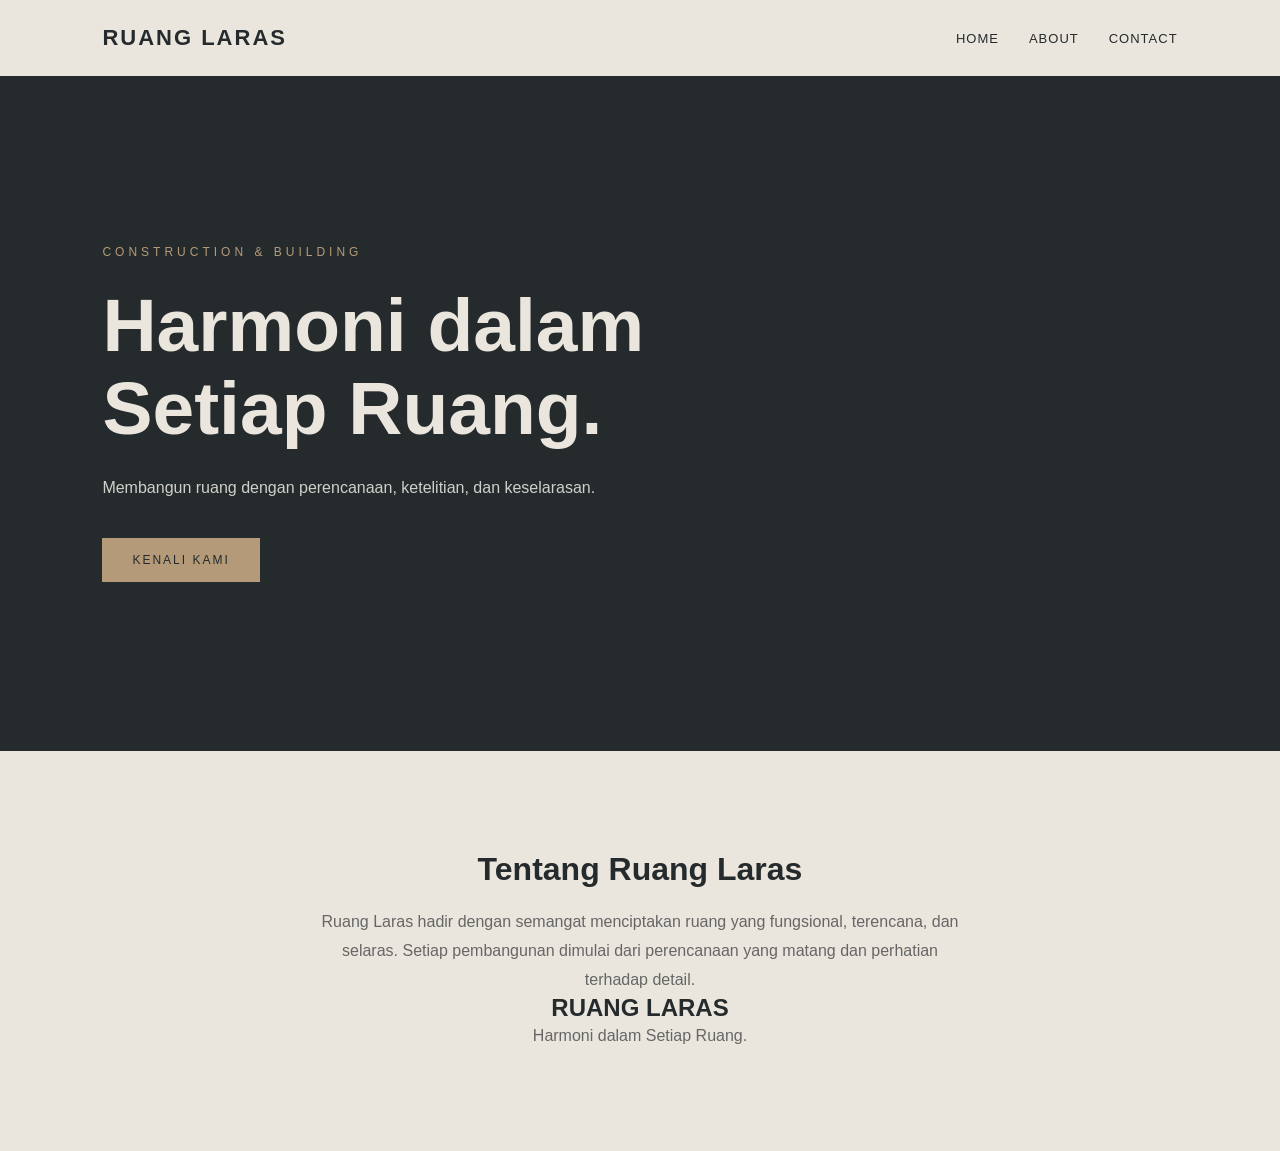
==== index.html @ ee42db8b "Update index.html" ====
<!DOCTYPE html>
<html lang="id">
<head>
    <meta charset="UTF-8">
    <meta name="viewport" content="width=device-width, initial-scale=1.0">
    <title>Ruang Laras | Construction</title>

    <link rel="stylesheet" href="style.css">
</head>
    
<body>
    <nav class="navbar">
        <div class="logo">RUANG LARAS</div>

        <ul class="nav-links">
            <li><a href="#home">HOME</a></li>
            <li><a href="#about">ABOUT</a></li>
            <li><a href="#contact">CONTACT</a></li>
        </ul>
    </nav>

    <section class="hero" id="home">
        <div class="hero-content">

            <div class="hero-label">
                CONSTRUCTION & BUILDING
            </div>

            <h1>Harmoni dalam Setiap Ruang.</h1>
            <p>
                Membangun ruang dengan perencanaan, ketelitian, dan keselarasan.
            </p>
            
            <a href="#about" class="hero-button">
                KENALI KAMI
            </a>

        </div>
    </section>

    <section class="about" id="about">
        <h2>Tentang Ruang Laras</h2>

        <p>
            Ruang Laras hadir dengan semangat menciptakan ruang yang fungsional, terencana, dan selaras.
            Setiap pembangunan dimulai dari perencanaan yang matang dan perhatian terhadap detail.
        </p>

        
    <h1>RUANG LARAS</h1>
    <p>Harmoni dalam Setiap Ruang.</p>

</body>
</html>
---- style.css ----
/* =========================
   RUANG LARAS - STYLE
========================= */

* {
    margin: 0;
    padding: 0;
    box-sizing: border-box;
}

body {
    font-family: Arial, sans-serif;
    background-color: #EAE6DE;
    color: #252B2D;
}

/* NAVIGATION */

.navbar {
    display: flex;
    justify-content: space-between;
    align-items: center;
    padding: 25px 8%;
    background-color: #EAE6DE;
}

.logo {
    font-size: 22px;
    font-weight: bold;
    letter-spacing: 2px;
}

.nav-links {
    display: flex;
    gap: 30px;
    list-style: none;
}

.nav-links a {
    text-decoration: none;
    color: #252B2D;
    font-size: 13px;
    letter-spacing: 1px;
}

/* HERO SECTION */

.hero {
    min-height: 75vh;
    display: flex;
    align-items: center;
    padding: 80px 8%;
    background-color: #252B2D;
    color: #EAE6DE;
}

.hero-content {
    max-width: 650px;
}

.hero-label {
    color: #B49A78;
    letter-spacing: 4px;
    font-size: 12px;
    margin-bottom: 25px;
}

.hero h1 {
    font-size: clamp(40px, 7vw, 75px);
    line-height: 1.1;
    margin-bottom: 25px;
}

.hero p {
    color: #D0D0CA;
    font-size: 16px;
    line-height: 1.8;
    max-width: 500px;
}

/* BUTTON */

.hero-button {
    display: inline-block;
    margin-top: 35px;
    padding: 15px 30px;
    background-color: #B49A78;
    color: #252B2D;
    text-decoration: none;
    font-size: 12px;
    letter-spacing: 2px;
    transition: 0.3s;
}

.hero-button:hover {
    background-color: #EAE6DE;
}

/* ABOUT SECTION */

.about {
    padding: 100px 8%;
    text-align: center;
}

.about h2 {
    font-size: 32px;
    margin-bottom: 20px;
}

.about p {
    max-width: 650px;
    margin: auto;
    line-height: 1.8;
    color: #666;
}

/* FOOTER */

footer {
    padding: 25px;
    text-align: center;
    background-color: #252B2D;
    color: #EAE6DE;
    font-size: 12px;
}

/* MOBILE */

@media (max-width: 600px) {
    .navbar {
        padding: 20px 6%;
    }

    .nav-links {
        gap: 12px;
    }

    .nav-links a {
        font-size: 10px;
    }

    .hero {
        padding: 70px 7%;
        min-height: 65vh;
    }

    .about {
        padding: 70px 7%;
    }
}
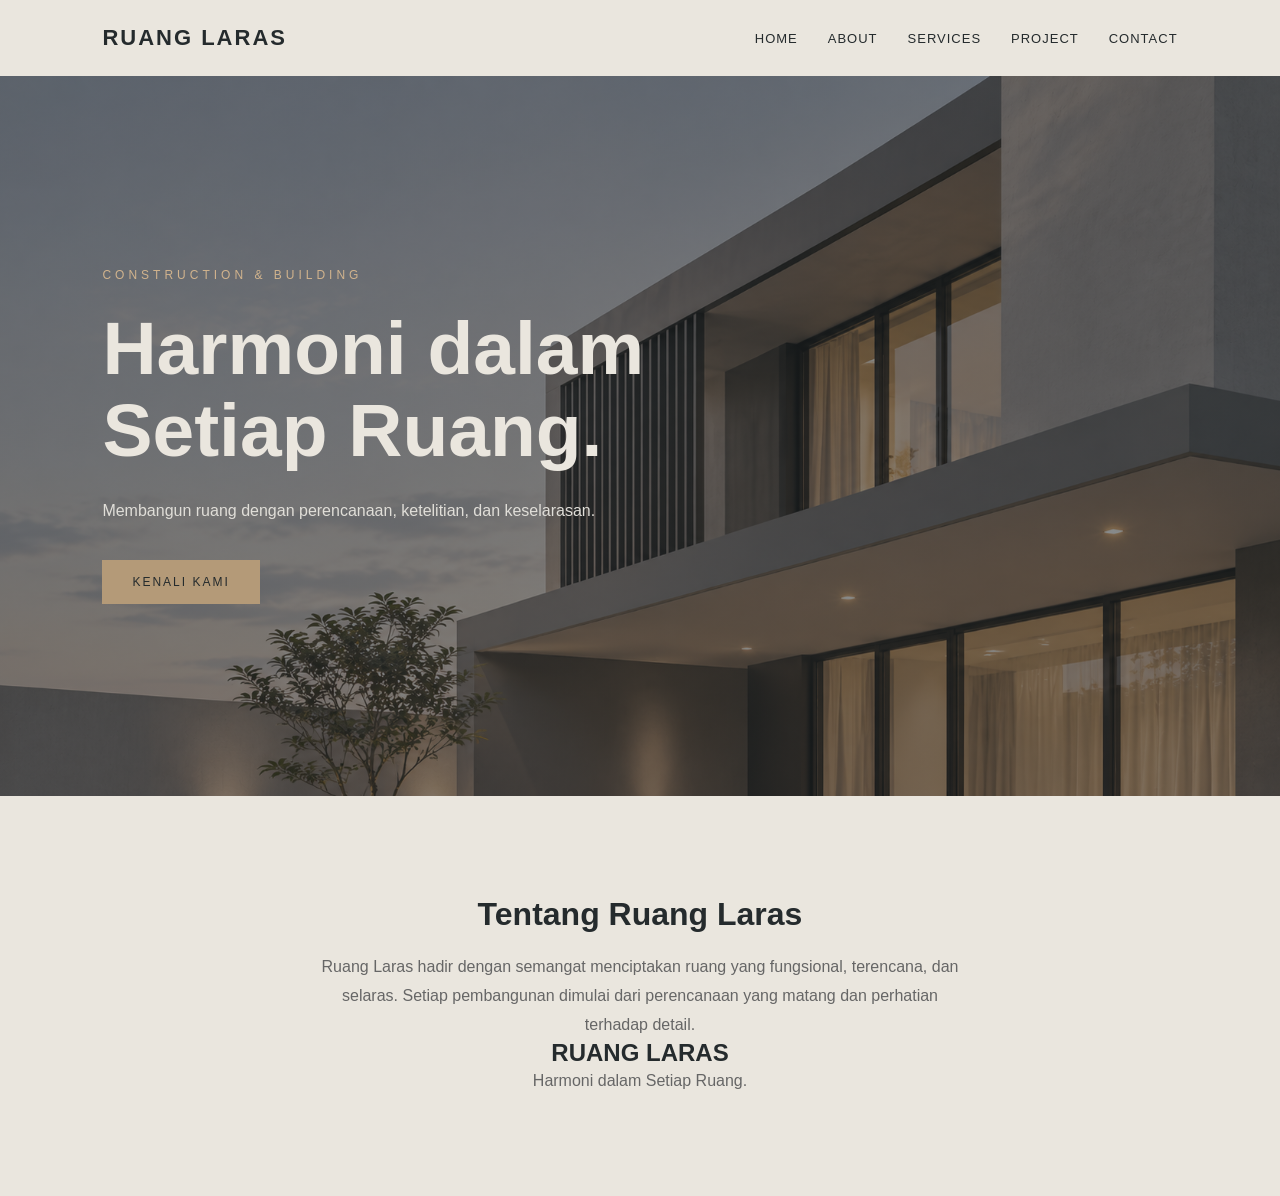
==== commit 66b1a4d0: "Update index.html" ====
--- a/index.html
+++ b/index.html
@@ -4,51 +4,40 @@
     <meta charset="UTF-8">
     <meta name="viewport" content="width=device-width, initial-scale=1.0">
     <title>Ruang Laras | Construction</title>
-
     <link rel="stylesheet" href="style.css">
-</head>
-    
+</head>   
 <body>
     <nav class="navbar">
         <div class="logo">RUANG LARAS</div>
-
         <ul class="nav-links">
             <li><a href="#home">HOME</a></li>
             <li><a href="#about">ABOUT</a></li>
+            <li><a href="#services">SERVICES</a>
+            <li><a href="#projects">PROJECT</a>
             <li><a href="#contact">CONTACT</a></li>
         </ul>
     </nav>
-
     <section class="hero" id="home">
         <div class="hero-content">
-
             <div class="hero-label">
                 CONSTRUCTION & BUILDING
             </div>
-
             <h1>Harmoni dalam Setiap Ruang.</h1>
             <p>
                 Membangun ruang dengan perencanaan, ketelitian, dan keselarasan.
-            </p>
-            
+            </p> 
             <a href="#about" class="hero-button">
                 KENALI KAMI
             </a>
-
         </div>
     </section>
-
     <section class="about" id="about">
         <h2>Tentang Ruang Laras</h2>
-
         <p>
             Ruang Laras hadir dengan semangat menciptakan ruang yang fungsional, terencana, dan selaras.
             Setiap pembangunan dimulai dari perencanaan yang matang dan perhatian terhadap detail.
         </p>
-
-        
     <h1>RUANG LARAS</h1>
     <p>Harmoni dalam Setiap Ruang.</p>
-
 </body>
 </html>
--- a/style.css
+++ b/style.css
@@ -47,16 +47,27 @@
 /* HERO SECTION */
 
 .hero {
-    min-height: 75vh;
+    min-height: 80vh;
     display: flex;
     align-items: center;
+    position: 80px 8%;
     padding: 80px 8%;
-    background-color: #252B2D;
-    color: #EAE6DE;
+    background-image:
+      linear-gradient(
+         rgba(37, 43, 45, 0.55),
+         rgba(37, 43, 45, 0.55)
+      ),
+      url("Rumah Modern di Senja Pastel.png");
+   background-size: cover;
+   background-position: center;
+   background-repeat: no-repeat;
+   color: #EAE6DE;
 }
 
 .hero-content {
-    max-width: 650px;
+   max-width: 650px;
+   position: relative;
+   z-index: 1;
 }
 
 .hero-label {
@@ -66,6 +77,13 @@
     margin-bottom: 25px;
 }
 
+.hero-label {
+   color: #D1B38D;
+   letter-spacing: 4px;
+   font-size: 12px;
+   margin-bottom: 25px;
+}
+
 .hero h1 {
     font-size: clamp(40px, 7vw, 75px);
     line-height: 1.1;
@@ -73,7 +91,7 @@
 }
 
 .hero p {
-    color: #D0D0CA;
+    color: #E0DED8;
     font-size: 16px;
     line-height: 1.8;
     max-width: 500px;
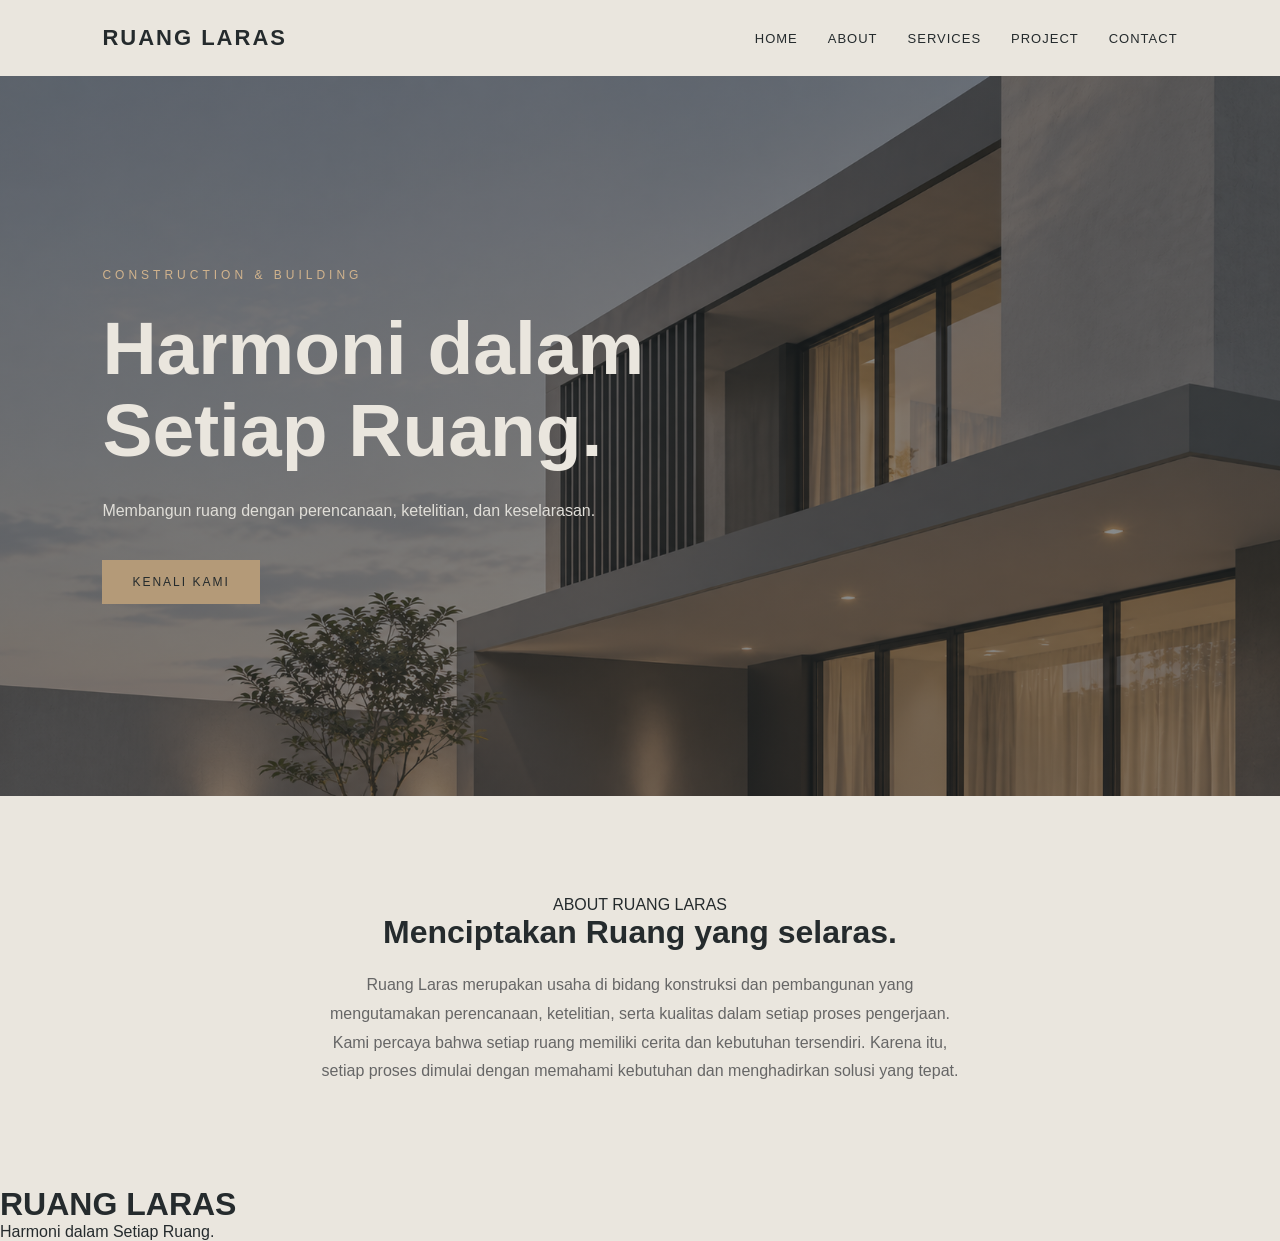
==== commit 933d1345: "Update index.html" ====
--- a/index.html
+++ b/index.html
@@ -12,8 +12,8 @@
         <ul class="nav-links">
             <li><a href="#home">HOME</a></li>
             <li><a href="#about">ABOUT</a></li>
-            <li><a href="#services">SERVICES</a>
-            <li><a href="#projects">PROJECT</a>
+            <li><a href="#services">SERVICES</a></li>
+            <li><a href="#projects">PROJECT</a></li>
             <li><a href="#contact">CONTACT</a></li>
         </ul>
     </nav>
@@ -32,11 +32,17 @@
         </div>
     </section>
     <section class="about" id="about">
-        <h2>Tentang Ruang Laras</h2>
-        <p>
-            Ruang Laras hadir dengan semangat menciptakan ruang yang fungsional, terencana, dan selaras.
-            Setiap pembangunan dimulai dari perencanaan yang matang dan perhatian terhadap detail.
-        </p>
+        <div class="about-contect">
+            <div class="section-label">ABOUT RUANG LARAS</div>
+            <h2>Menciptakan Ruang yang selaras.</h2>
+            <p>
+                Ruang Laras merupakan usaha di bidang konstruksi dan pembangunan yang mengutamakan perencanaan, ketelitian, serta kualitas dalam setiap proses pengerjaan.
+            </p>
+            <p>
+                Kami percaya bahwa setiap ruang memiliki cerita dan kebutuhan tersendiri. Karena itu, setiap proses dimulai dengan memahami kebutuhan dan menghadirkan solusi yang tepat.
+            </p>
+        </div>
+    </section>
     <h1>RUANG LARAS</h1>
     <p>Harmoni dalam Setiap Ruang.</p>
 </body>
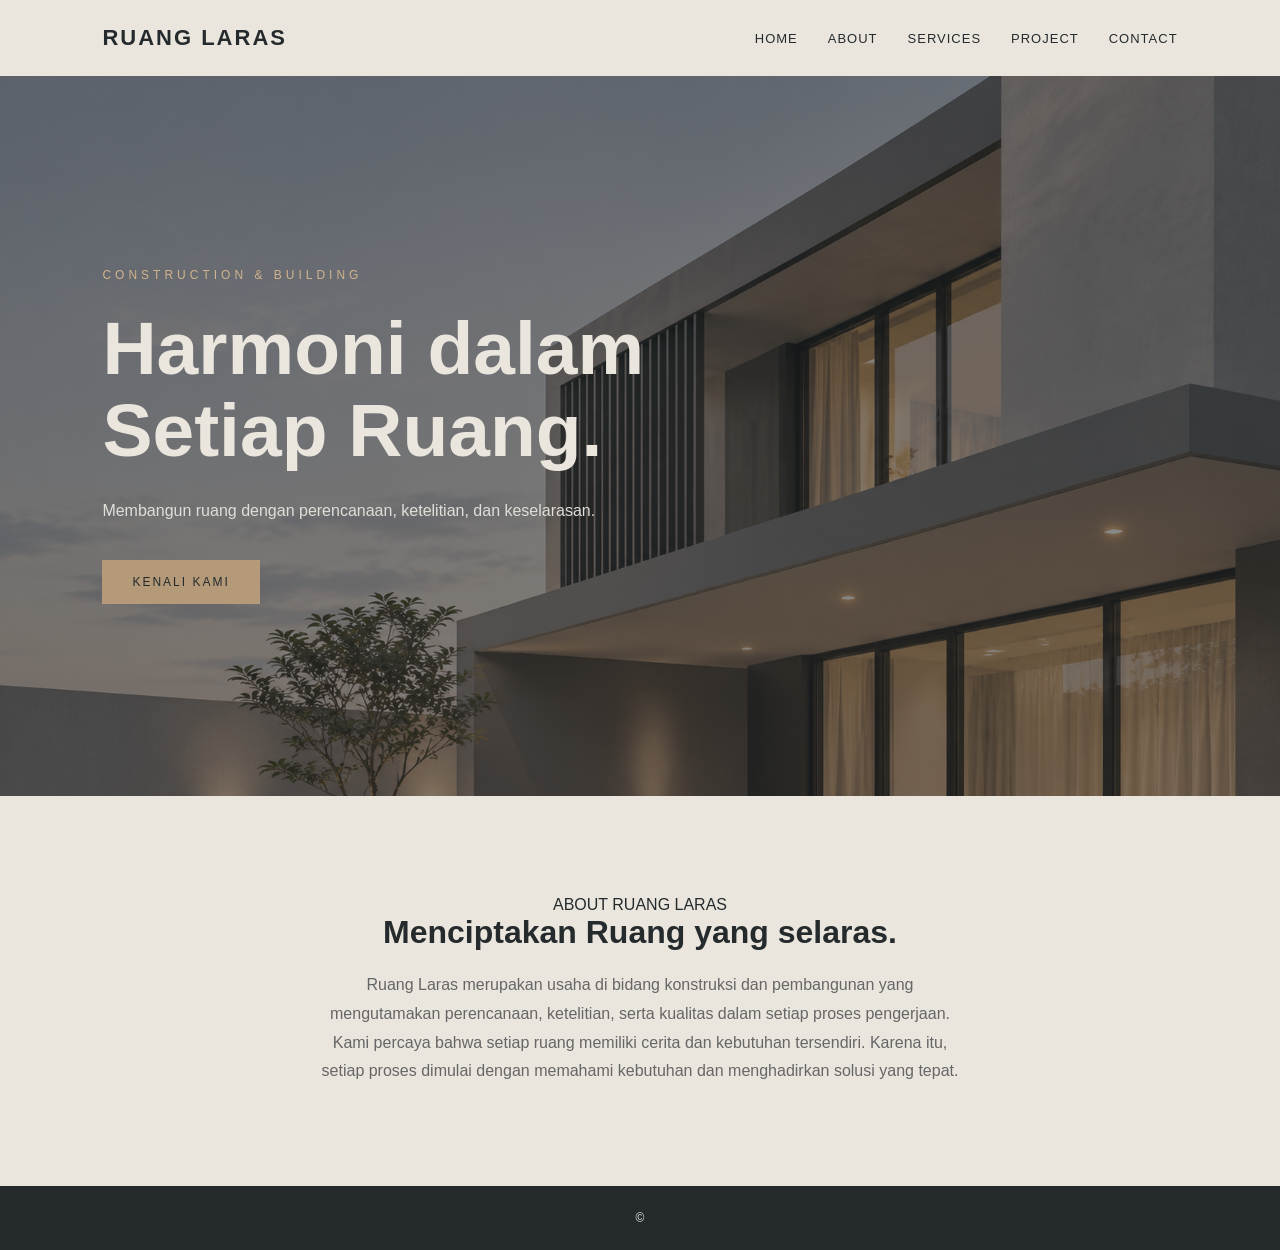
==== commit fdc0c8a4: "Update index.html" ====
--- a/index.html
+++ b/index.html
@@ -43,7 +43,9 @@
             </p>
         </div>
     </section>
-    <h1>RUANG LARAS</h1>
-    <p>Harmoni dalam Setiap Ruang.</p>
+    <footer id="contact">
+        <p>&copy; <span id="year></span> Ruang Laras. All Rights Reserved.</p>
+    </footer>
+    <script src="script.js"></script>
 </body>
 </html>
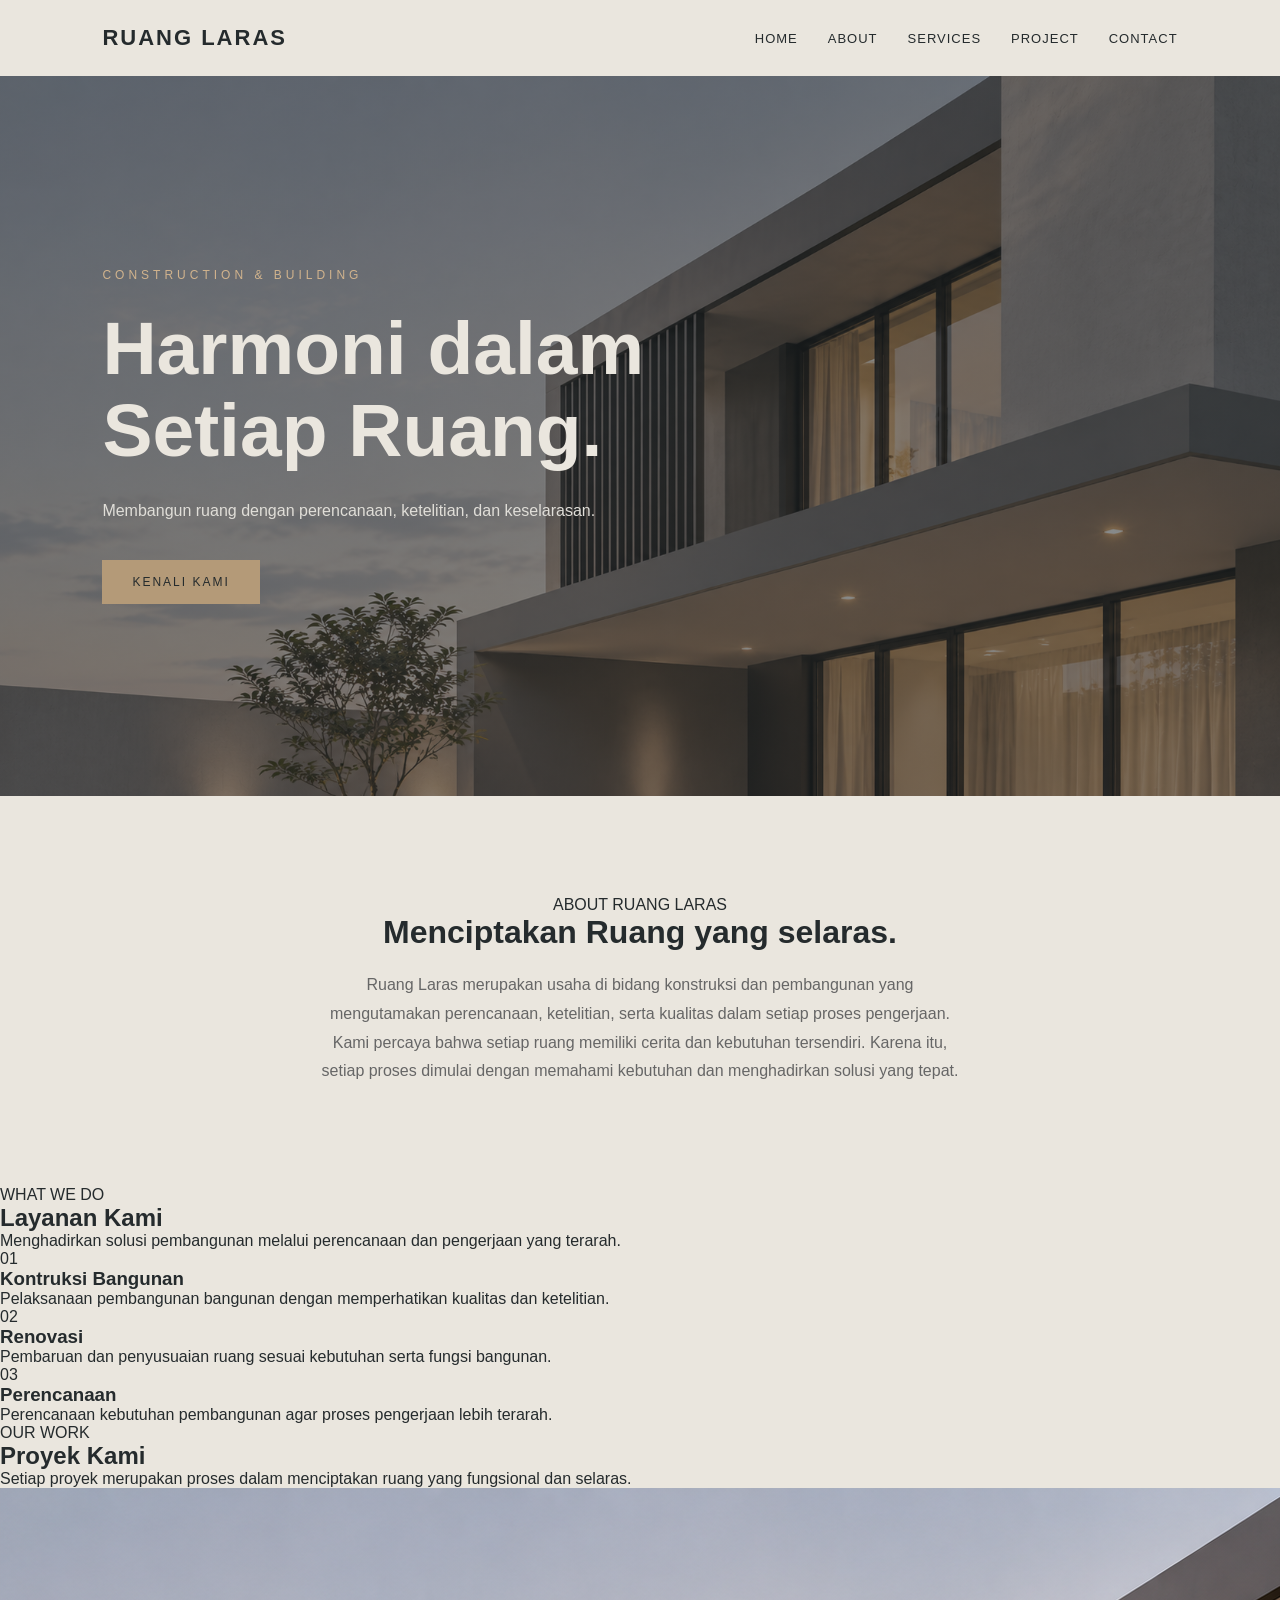
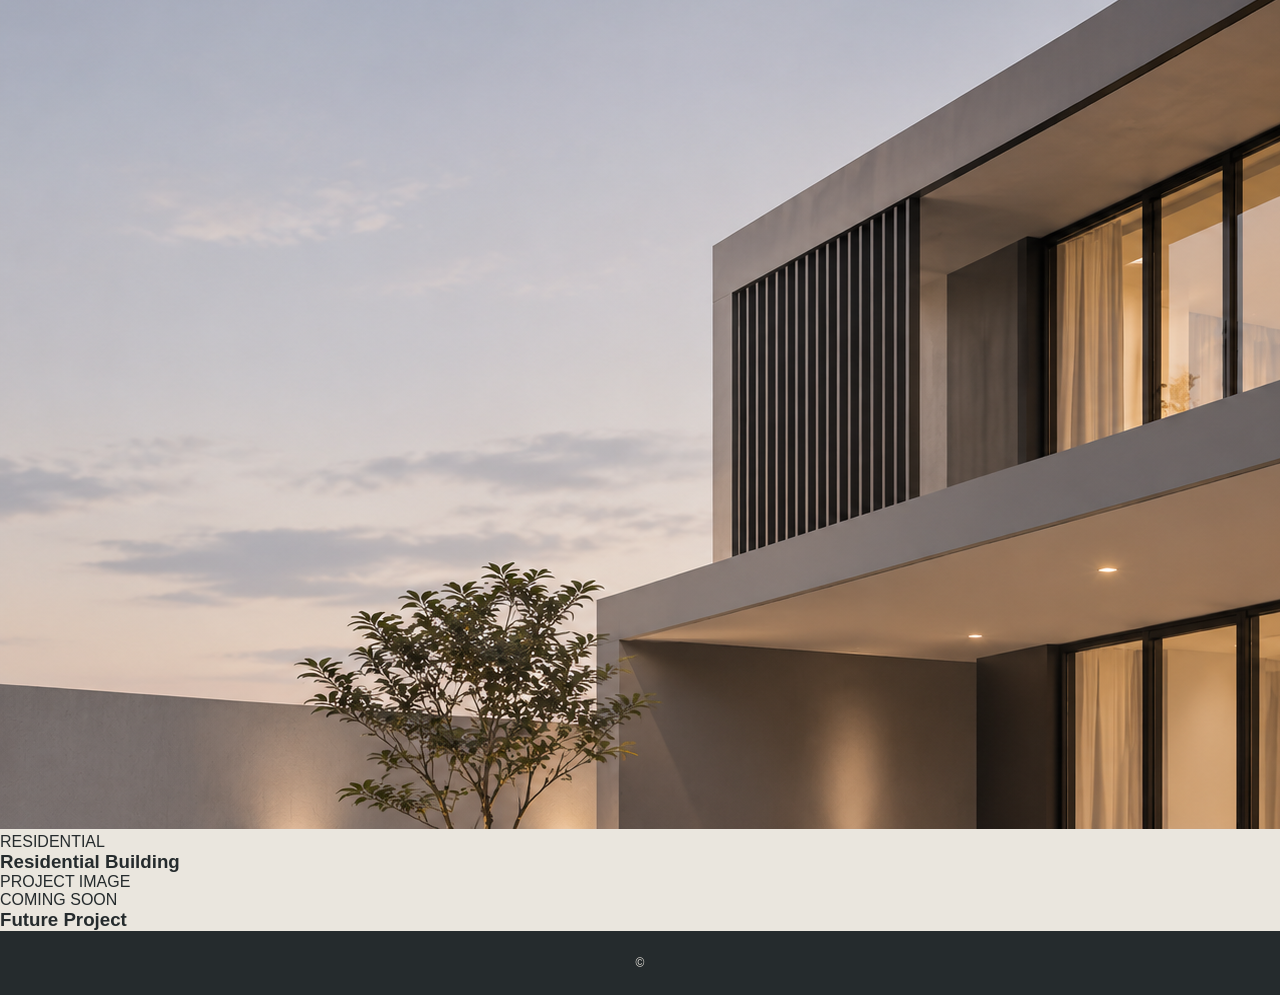
==== commit f4690a44: "Update index.html" ====
--- a/index.html
+++ b/index.html
@@ -43,6 +43,67 @@
             </p>
         </div>
     </section>
+    <section class="services" id="services">
+        <div class="service-heading">
+            <div class="section-label">WHAT WE DO</div>
+            <h2>Layanan Kami</h2>
+            <p>
+                Menghadirkan solusi pembangunan melalui perencanaan dan pengerjaan yang terarah.
+            </p>
+        </div>
+        <div class="services-container">
+            <div class="service-card">
+                <span>01</span>
+                <h3>Kontruksi Bangunan</h3>
+                <p>
+                    Pelaksanaan pembangunan bangunan dengan memperhatikan kualitas dan ketelitian.
+                </p>
+            </div>
+            <div class="service-card">
+                <span>02</span>
+                <h3>Renovasi</h3>
+                <p>
+                    Pembaruan dan penyusuaian ruang sesuai kebutuhan serta fungsi bangunan.
+                </p>
+            </div>
+            <div class="service-card">
+                <span>03</span>
+                <h3>Perencanaan</h3>
+                <p>
+                    Perencanaan kebutuhan pembangunan agar proses pengerjaan lebih terarah.
+                </p>
+            </div>
+        </div>
+    </section>
+    <section class="project" id="project">
+        <div class="project-heading">
+            <div class="section-label">OUR WORK</div>
+            <h2>Proyek Kami</h2>
+            <p>
+                Setiap proyek merupakan proses dalam menciptakan ruang yang fungsional dan selaras.
+            </p>
+        </div>
+        <div class="projects-container">
+            <div class="project-card">
+                <div class="project-image">
+                    <img src="Rumah Modern di Senja Pastel.png" alt="Residential Building">
+                </div>
+                <div class="project-info">
+                    <span>RESIDENTIAL</span>
+                    <h3>Residential Building</h3>
+                </div>
+            </div>
+            <div class="project-card">
+                <div class="project-placeholder">
+                    PROJECT IMAGE
+                </div>
+                <div class="project-info">
+                    <span>COMING SOON</span>
+                    <h3>Future Project</h3>
+                </div>
+            </div>
+        </div>
+    </section>
     <footer id="contact">
         <p>&copy; <span id="year></span> Ruang Laras. All Rights Reserved.</p>
     </footer>
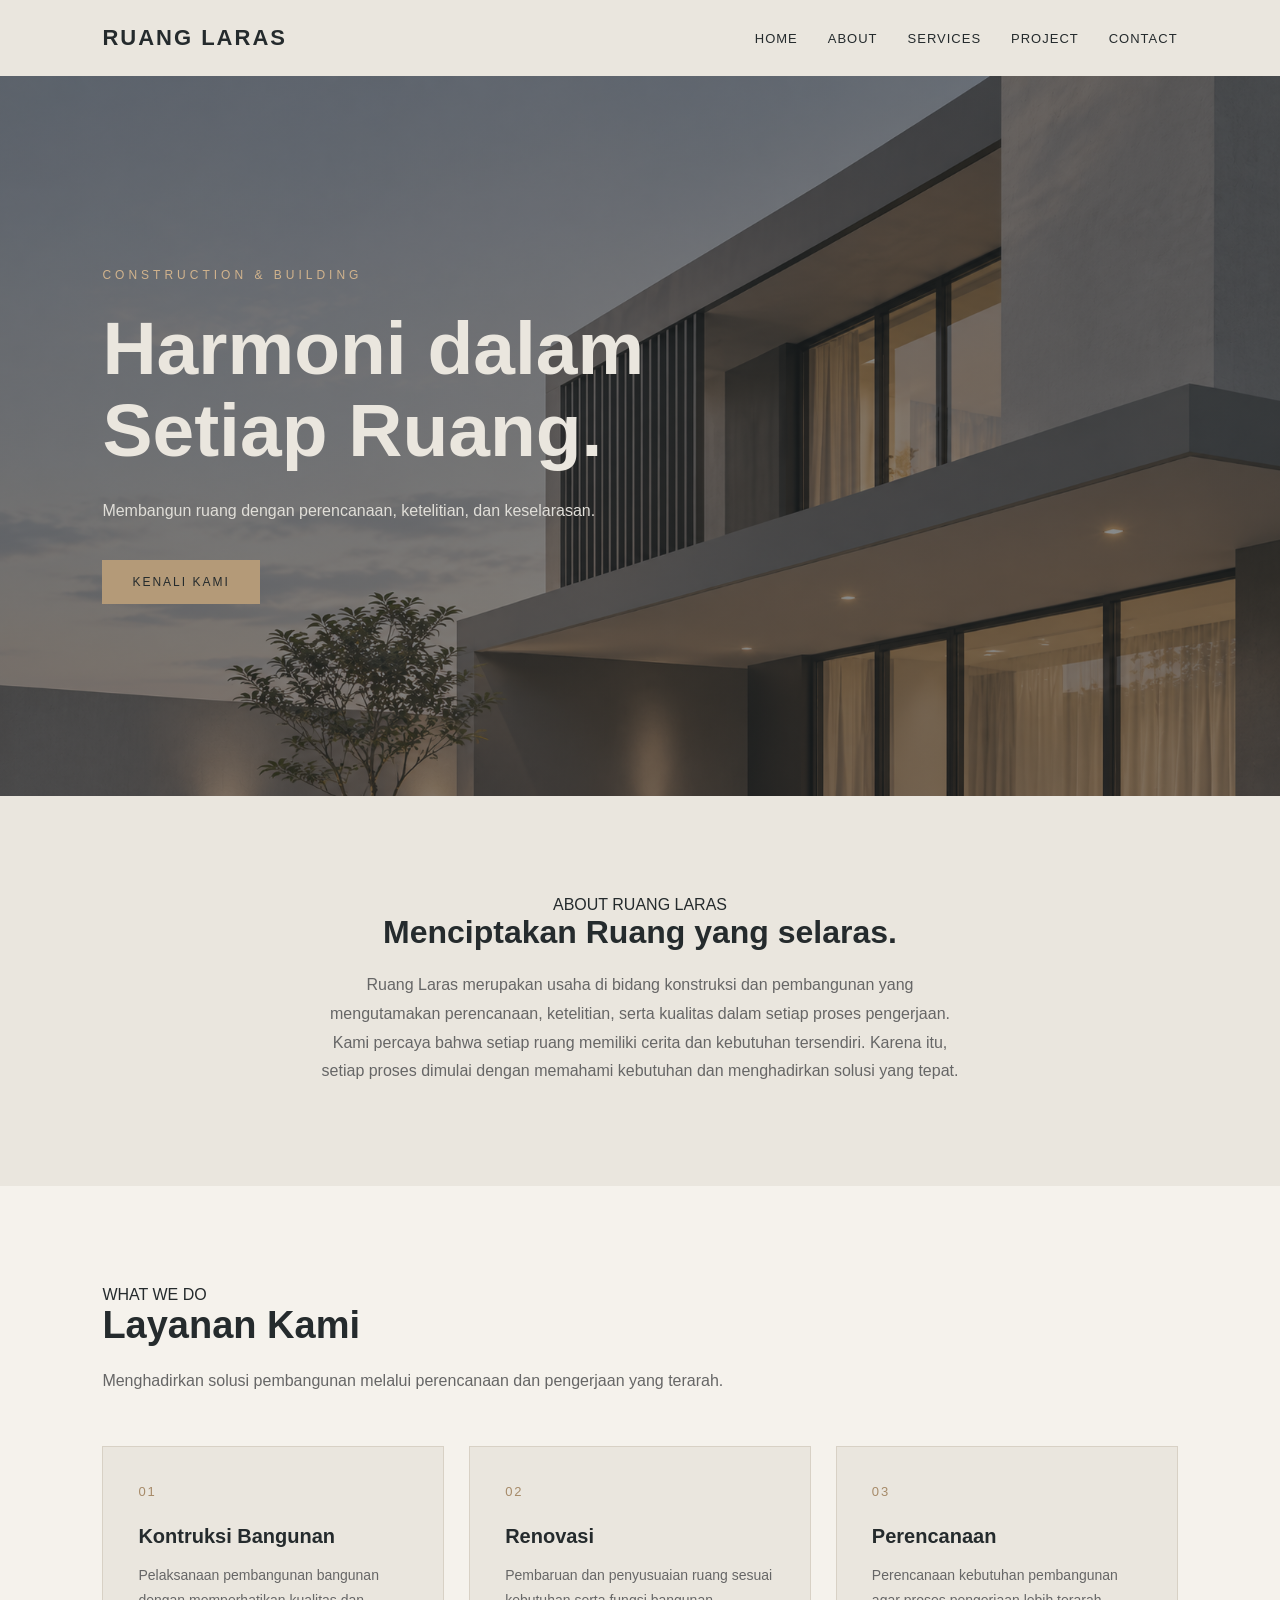
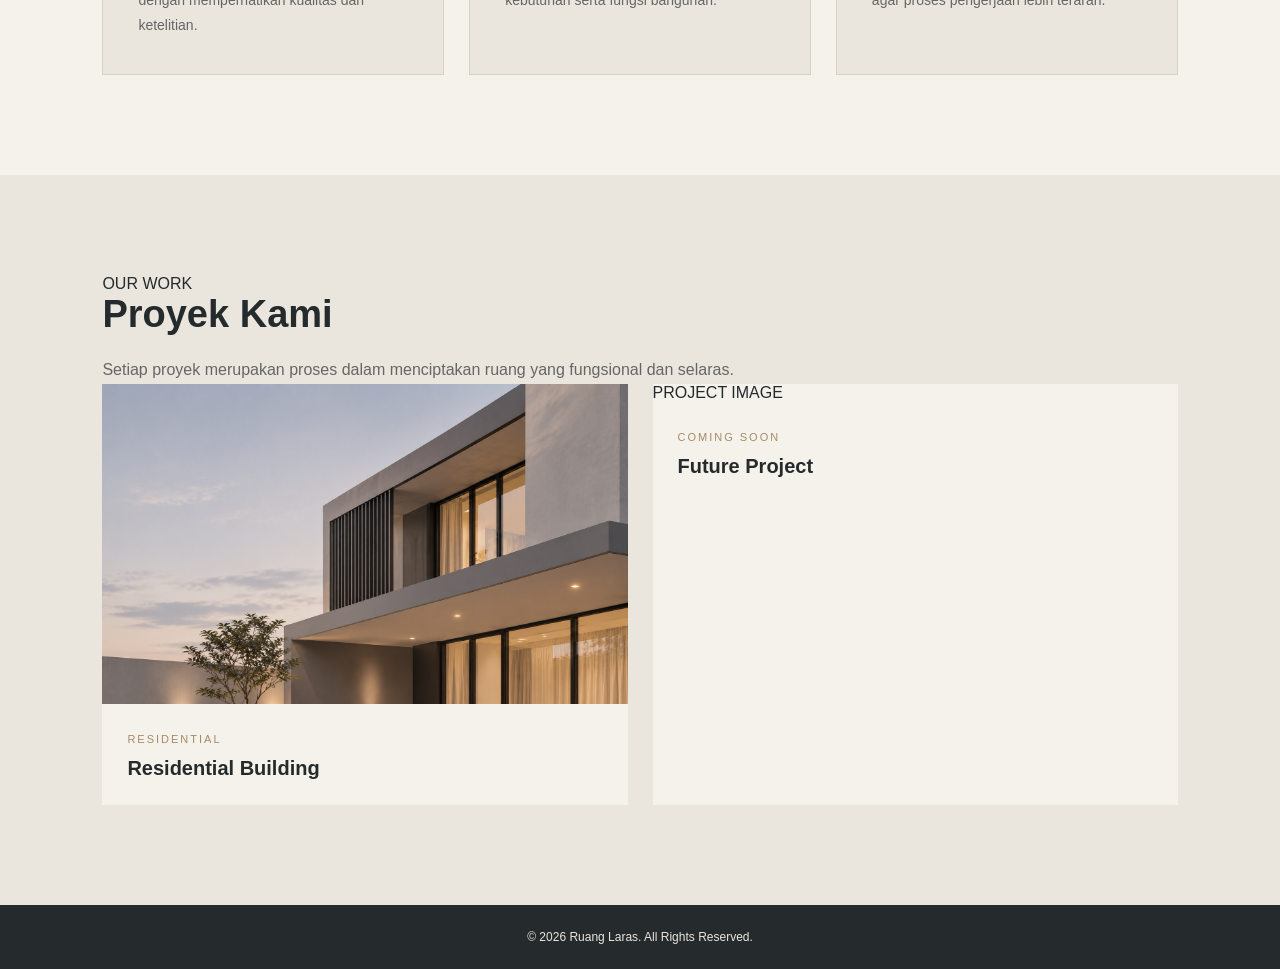
==== commit 955b157d: "Update index.html" ====
--- a/index.html
+++ b/index.html
@@ -32,7 +32,7 @@
         </div>
     </section>
     <section class="about" id="about">
-        <div class="about-contect">
+        <div class="about-content">
             <div class="section-label">ABOUT RUANG LARAS</div>
             <h2>Menciptakan Ruang yang selaras.</h2>
             <p>
@@ -44,7 +44,7 @@
         </div>
     </section>
     <section class="services" id="services">
-        <div class="service-heading">
+        <div class="services-heading">
             <div class="section-label">WHAT WE DO</div>
             <h2>Layanan Kami</h2>
             <p>
@@ -75,8 +75,8 @@
             </div>
         </div>
     </section>
-    <section class="project" id="project">
-        <div class="project-heading">
+    <section class="projects" id="projects">
+        <div class="projects-heading">
             <div class="section-label">OUR WORK</div>
             <h2>Proyek Kami</h2>
             <p>
@@ -105,7 +105,7 @@
         </div>
     </section>
     <footer id="contact">
-        <p>&copy; <span id="year></span> Ruang Laras. All Rights Reserved.</p>
+        <p>&copy; <span id="year"></span> Ruang Laras. All Rights Reserved.</p>
     </footer>
     <script src="script.js"></script>
 </body>
--- a/style.css
+++ b/style.css
@@ -50,7 +50,7 @@
     min-height: 80vh;
     display: flex;
     align-items: center;
-    position: 80px 8%;
+    position: relative;
     padding: 80px 8%;
     background-image:
       linear-gradient(
@@ -168,3 +168,100 @@
         padding: 70px 7%;
     }
 }
+/* SERVICE SECTION */
+
+.services {
+   padding: 100px 8%;
+   background-color: #F5F2EC;
+}
+
+.services-heading {
+   max-width: 650px;
+   margin-bottom: 50px;
+}
+
+.services-heading h2,
+.projects-heading h2 {
+   font-size: 38px;
+   margin-bottom: 20px;
+}
+
+.services-heading p,
+.projects-heading p {
+   color: #666;
+   line-height: 1.8;
+}
+
+.services-container {
+   display: grid;
+   grid-template-columns: repeat(3, 1fr);
+   gap: 25px;
+}
+
+.service-card {
+   padding: 35px;
+   background-color: #EAE6DE;
+   border: 1px solid #D8D1C5;
+   transition: 0.3s;
+}
+
+.service-card:hover {
+   transform: translateY(5px);
+}
+
+.service-card span {
+   color: #A68A68;
+   font-size: 13px;
+   letter-spacing: 2px;
+}
+
+.service-card h3 {
+   margin: 25px 0 15px;
+   font-size: 20px;
+}
+
+.service-card p {
+   color: #666;
+   line-height: 1.8;
+   font-size: 14px;
+}
+
+/* PROJECT SECTION */
+
+.projects {
+   padding: 100px 8%;
+   background-color: #EAE6DE;
+}
+
+.projects-container {
+   display: grid;
+   grid-template-columns: repeat(2, 1fr);
+   gap: 25px;
+}
+
+.project-card {
+   background-color: #F5F2EC;
+   overflow: hidden;
+}
+
+.project-image img {
+   width: 100%;
+   height: 320px;
+   object-fit: cover;
+   display: block;
+}
+
+.project-info {
+   padding: 25px;
+}
+
+.project-info span {
+   color: #A68A68;
+   font-size: 11px;
+   letter-spacing: 2px;
+}
+
+.project-info h3 {
+   margin-top: 10px;
+   font-size: 20px;
+}
